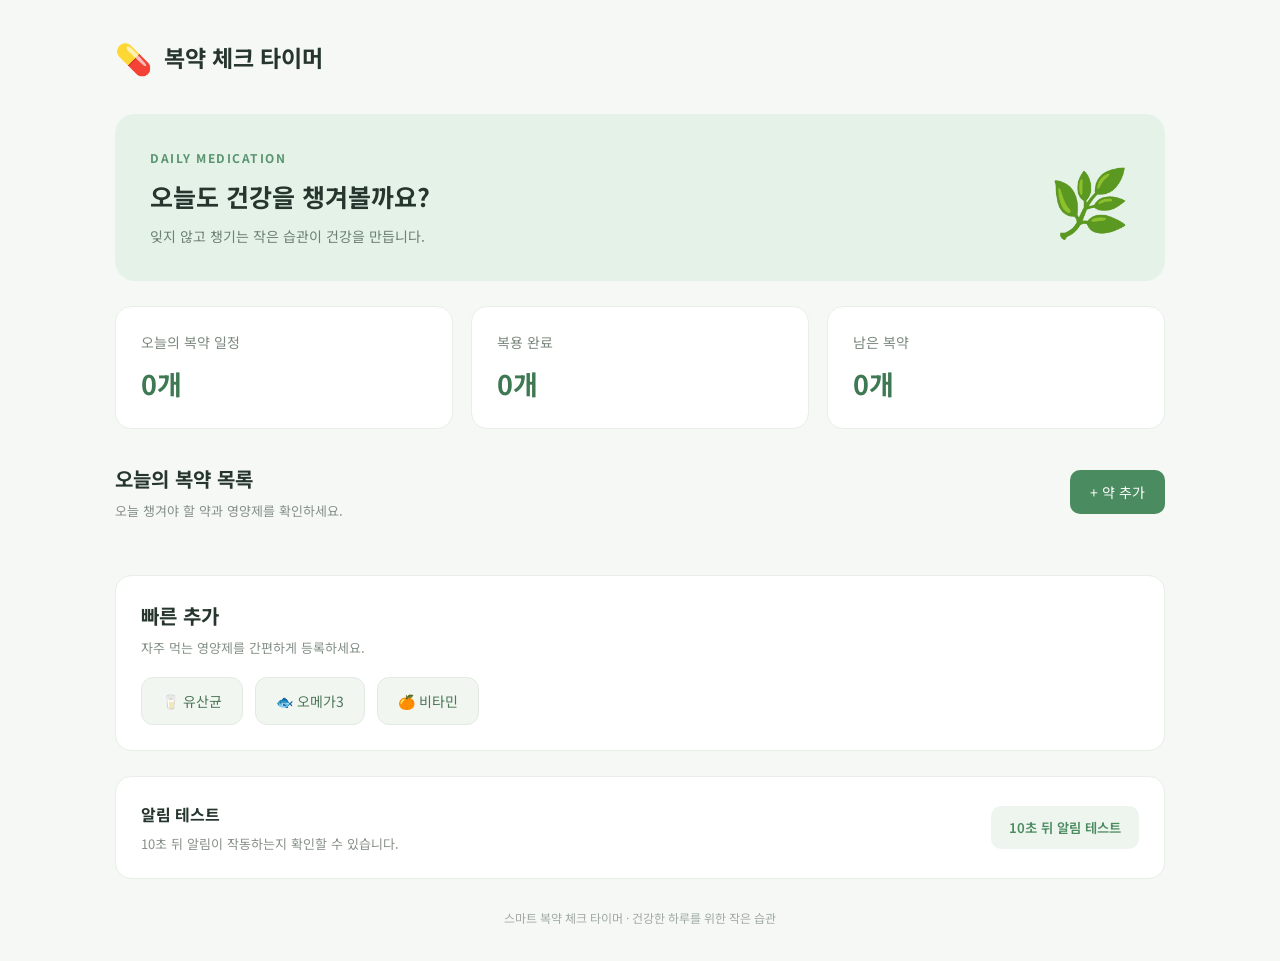
==== index.html @ ab8c1818 "first commit" ====
<!doctype html>
<html lang="ko">
  <head>
    <meta charset="UTF-8" />
    <meta name="viewport" content="width=device-width, initial-scale=1.0" />

    <title>스마트 복약 체크 타이머</title>

    <link rel="stylesheet" href="style.css" />
  </head>

  <body>
    <div class="container">
      <header class="header">
        <div class="logo">
          <span class="logo-icon">💊</span>
          <h1>복약 체크 타이머</h1>
        </div>

        <div class="today">
          <span id="todayDate"></span>
        </div>
      </header>

      <section class="welcome">
        <div>
          <p class="welcome-label">DAILY MEDICATION</p>

          <h2>오늘도 건강을 챙겨볼까요?</h2>

          <p>잊지 않고 챙기는 작은 습관이 건강을 만듭니다.</p>
        </div>

        <div class="welcome-icon">🌿</div>
      </section>

      <section class="summary">
        <div class="summary-card">
          <p>오늘의 복약 일정</p>
          <h3 id="totalCount">0개</h3>
        </div>

        <div class="summary-card">
          <p>복용 완료</p>
          <h3 id="completedCount">0개</h3>
        </div>

        <div class="summary-card">
          <p>남은 복약</p>
          <h3 id="remainingCount">0개</h3>
        </div>
      </section>

      <main class="medication-section">
        <div class="section-header">
          <div>
            <h2>오늘의 복약 목록</h2>

            <p>오늘 챙겨야 할 약과 영양제를 확인하세요.</p>
          </div>

          <button class="add-button" id="addButton">+ 약 추가</button>
        </div>

        <div id="medicationList" class="medication-list"></div>
      </main>

      <section class="quick-add-section">
        <h2>빠른 추가</h2>

        <p>자주 먹는 영양제를 간편하게 등록하세요.</p>

        <div class="quick-add-buttons">
          <button class="quick-button" data-name="유산균" data-icon="🥛">
            🥛 유산균
          </button>

          <button class="quick-button" data-name="오메가3" data-icon="🐟">
            🐟 오메가3
          </button>

          <button class="quick-button" data-name="비타민" data-icon="🍊">
            🍊 비타민
          </button>
        </div>
      </section>

      <section class="test-section">
        <div>
          <h3>알림 테스트</h3>

          <p>10초 뒤 알림이 작동하는지 확인할 수 있습니다.</p>
        </div>

        <button id="testNotificationButton">10초 뒤 알림 테스트</button>
      </section>

      <footer class="footer">
        <p>스마트 복약 체크 타이머 · 건강한 하루를 위한 작은 습관</p>
      </footer>
    </div>

    <!-- <script src="script.js"></script> -->
  </body>
</html>
---- style.css ----
@import url("https://fonts.googleapis.com/css2?family=Noto+Sans+KR:wght@400;500;600;700&display=swap");

* {
  margin: 0;
  padding: 0;
  box-sizing: border-box;
}

body {
  font-family: "Noto Sans KR", sans-serif;
  background-color: #f5f8f5;
  color: #26352d;
}

button {
  font-family: inherit;
  cursor: pointer;
  border: none;
  transition: 0.2s;
}

.container {
  max-width: 1100px;
  margin: 0 auto;
  padding: 35px 25px;
}

.header {
  display: flex;
  justify-content: space-between;
  align-items: center;
  margin-bottom: 35px;
}

.logo {
  display: flex;
  align-items: center;
  gap: 12px;
}

.logo-icon {
  font-size: 30px;
}

.logo h1 {
  font-size: 23px;
  font-weight: 700;
}

.today {
  color: #758379;
  font-size: 14px;
}

.welcome {
  display: flex;
  justify-content: space-between;
  align-items: center;

  background: #e5f2e8;

  border-radius: 20px;
  padding: 35px;
  margin-bottom: 25px;
}

.welcome-label {
  color: #5b9470;
  font-size: 12px;
  font-weight: 700;
  letter-spacing: 1.5px;
  margin-bottom: 12px;
}

.welcome h2 {
  font-size: 25px;
  margin-bottom: 12px;
}

.welcome p:last-child {
  font-size: 14px;
  color: #6e8073;
}

.welcome-icon {
  font-size: 65px;
}

.summary {
  display: grid;
  grid-template-columns: repeat(3, 1fr);
  gap: 18px;
  margin-bottom: 35px;
}

.summary-card {
  background: white;
  padding: 25px;
  border-radius: 16px;
  border: 1px solid #e9eee9;
}

.summary-card p {
  font-size: 14px;
  color: #7b887e;
  margin-bottom: 12px;
}

.summary-card h3 {
  font-size: 27px;
  color: #3e7953;
}

.medication-section {
  margin-bottom: 35px;
}

.section-header {
  display: flex;
  justify-content: space-between;
  align-items: center;
  margin-bottom: 20px;
}

.section-header h2,
.quick-add-section h2 {
  font-size: 20px;
  margin-bottom: 8px;
}

.section-header p,
.quick-add-section > p {
  font-size: 13px;
  color: #849087;
}

.add-button {
  background: #4b8b60;
  color: white;

  padding: 12px 20px;
  border-radius: 10px;

  font-size: 14px;
}

.add-button:hover {
  background: #3d754f;
}

.medication-list {
  display: flex;
  flex-direction: column;
  gap: 13px;
}

.medication-card {
  display: flex;
  justify-content: space-between;
  align-items: center;

  background: white;
  border: 1px solid #e9eee9;
  border-radius: 15px;

  padding: 22px;
}

.medication-info {
  display: flex;
  align-items: center;
  gap: 16px;
}

.medication-icon {
  width: 50px;
  height: 50px;

  background: #edf5ee;
  border-radius: 13px;

  display: flex;
  justify-content: center;
  align-items: center;

  font-size: 25px;
}

.medication-info h3 {
  font-size: 16px;
  margin-bottom: 6px;
}

.medication-info p {
  font-size: 13px;
  color: #879187;
}

.medication-actions {
  display: flex;
  align-items: center;
  gap: 12px;
}

.time-label {
  font-size: 13px;
  color: #728076;
}

.check-button {
  background: #edf5ee;
  color: #4b8b60;

  padding: 10px 16px;
  border-radius: 9px;

  font-size: 13px;
  font-weight: 600;
}

.check-button:hover {
  background: #dcebdd;
}

.check-button.completed {
  background: #4b8b60;
  color: white;
}

.delete-button {
  background: transparent;
  color: #a0aaa1;

  font-size: 22px;
  padding: 5px;
}

.delete-button:hover {
  color: #e05252;
}

.medication-card.is-completed {
  background: #f9fbf9;
}

.medication-card.is-completed .medication-info h3 {
  text-decoration: line-through;
  color: #8b968d;
}

.empty-message {
  background: white;
  border: 1px solid #e9eee9;
  border-radius: 15px;

  padding: 45px 20px;

  text-align: center;
  color: #879187;
  font-size: 14px;
}

.quick-add-section {
  background: white;

  padding: 25px;
  border-radius: 16px;
  border: 1px solid #e9eee9;

  margin-bottom: 25px;
}

.quick-add-buttons {
  display: flex;
  flex-wrap: wrap;
  gap: 12px;

  margin-top: 20px;
}

.quick-button {
  background: #f1f6f1;
  color: #4d7758;

  border: 1px solid #e1ebe2;

  padding: 13px 20px;
  border-radius: 12px;

  font-size: 14px;
}

.quick-button:hover {
  background: #e1efe3;
  transform: translateY(-2px);
}

.test-section {
  display: flex;
  justify-content: space-between;
  align-items: center;

  background: white;

  padding: 25px;
  border-radius: 16px;
  border: 1px solid #e9eee9;
}

.test-section h3 {
  font-size: 16px;
  margin-bottom: 8px;
}

.test-section p {
  font-size: 13px;
  color: #879187;
}

.test-section button {
  background: #edf5ee;
  color: #4b8b60;

  padding: 12px 18px;
  border-radius: 10px;

  font-weight: 600;
}

.test-section button:hover {
  background: #dcebdd;
}

.test-section button:disabled {
  opacity: 0.6;
  cursor: not-allowed;
}

.footer {
  text-align: center;
  color: #a0aaa1;

  font-size: 12px;
  margin-top: 30px;
}

@media (max-width: 650px) {
  .container {
    padding: 20px 15px;
  }

  .header {
    flex-direction: column;
    align-items: flex-start;
    gap: 12px;
  }

  .logo h1 {
    font-size: 18px;
  }

  .welcome {
    padding: 25px;
  }

  .welcome h2 {
    font-size: 20px;
  }

  .welcome-icon {
    font-size: 40px;
  }

  .summary {
    gap: 10px;
  }

  .summary-card {
    padding: 15px;
  }

  .summary-card p {
    font-size: 12px;
  }

  .summary-card h3 {
    font-size: 20px;
  }

  .section-header {
    align-items: flex-start;
    gap: 12px;
  }

  .section-header h2 {
    font-size: 18px;
  }

  .add-button {
    padding: 10px 14px;
    white-space: nowrap;
  }

  .medication-card {
    padding: 15px;
    gap: 10px;
  }

  .medication-info {
    gap: 10px;
  }

  .medication-icon {
    width: 40px;
    height: 40px;
    font-size: 20px;
  }

  .medication-info h3 {
    font-size: 14px;
  }

  .medication-actions {
    flex-direction: column;
    align-items: flex-end;
    gap: 8px;
  }

  .test-section {
    flex-direction: column;
    align-items: flex-start;
    gap: 15px;
  }

  .quick-add-buttons {
    gap: 8px;
  }

  .quick-button {
    padding: 11px 14px;
  }
}
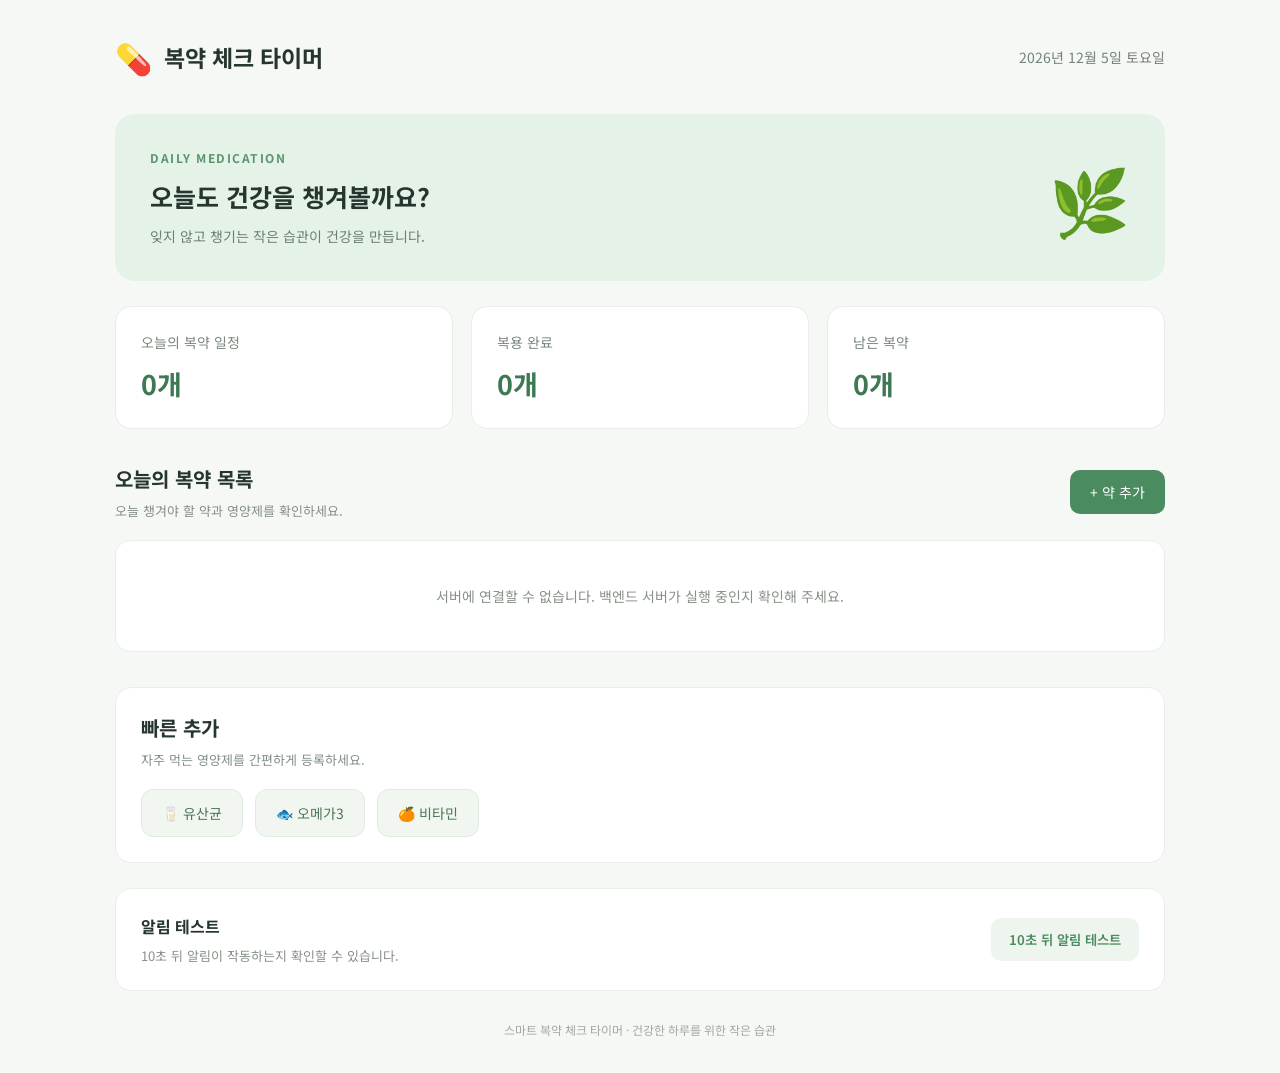
==== commit 6f17f273: "스마트 복약 체크 타이머 기능 수정" ====
--- a/index.html
+++ b/index.html
@@ -100,6 +100,6 @@
       </footer>
     </div>
 
-    <!-- <script src="script.js"></script> -->
+    <script src="script.js"></script>
   </body>
 </html>
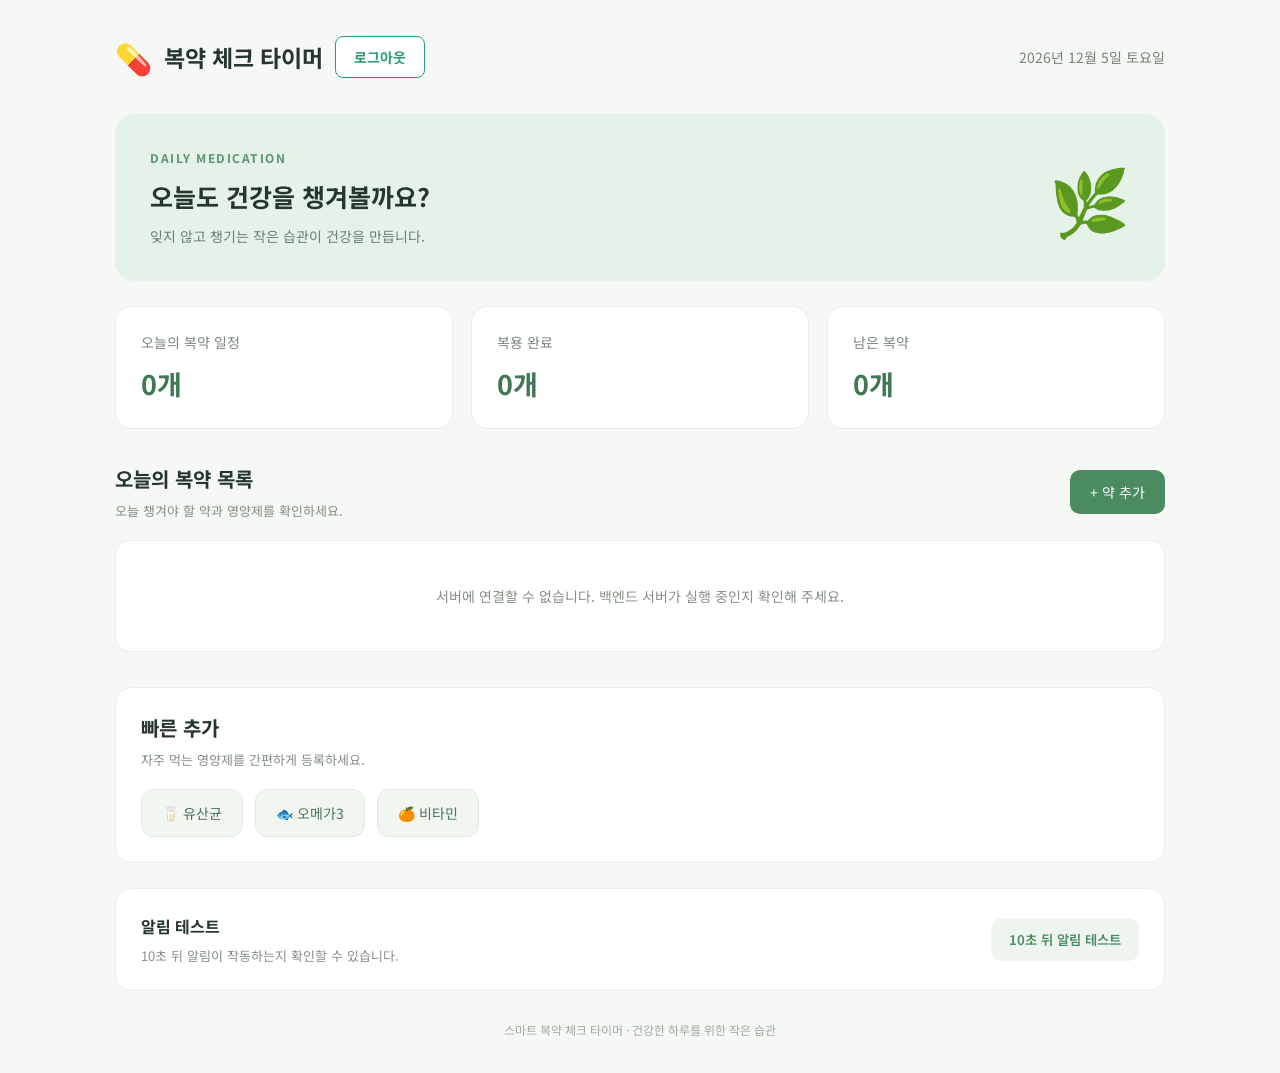
==== commit 5f4877ea: "로그아웃 추가" ====
--- a/index.html
+++ b/index.html
@@ -15,6 +15,7 @@
         <div class="logo">
           <span class="logo-icon">💊</span>
           <h1>복약 체크 타이머</h1>
+          <button id="logoutButton">로그아웃</button>
         </div>
 
         <div class="today">
--- a/style.css
+++ b/style.css
@@ -440,3 +440,51 @@
     padding: 11px 14px;
   }
 }
+
+/* 로그아웃 버튼 */
+#logoutButton {
+  padding: 10px 18px;
+  background-color: white;
+  color: #2a9d6e;
+  border: 1px solid #2a9d6e;
+  border-radius: 8px;
+  font-size: 14px;
+  font-weight: bold;
+  cursor: pointer;
+  transition: 0.2s;
+}
+
+#logoutButton:hover {
+  background-color: #2a9d6e;
+  color: white;
+}
+
+#logoutButton:active {
+  transform: scale(0.96);
+}
+
+.main-header {
+  display: flex;
+  justify-content: space-between;
+  align-items: center;
+  gap: 15px;
+  margin-bottom: 25px;
+}
+
+.main-header h1 {
+  margin: 0;
+}
+
+@media (max-width: 480px) {
+  .main-header {
+    align-items: flex-start;
+  }
+
+  .main-header h1 {
+    font-size: 20px;
+  }
+
+  #logoutButton {
+    white-space: nowrap;
+  }
+}
